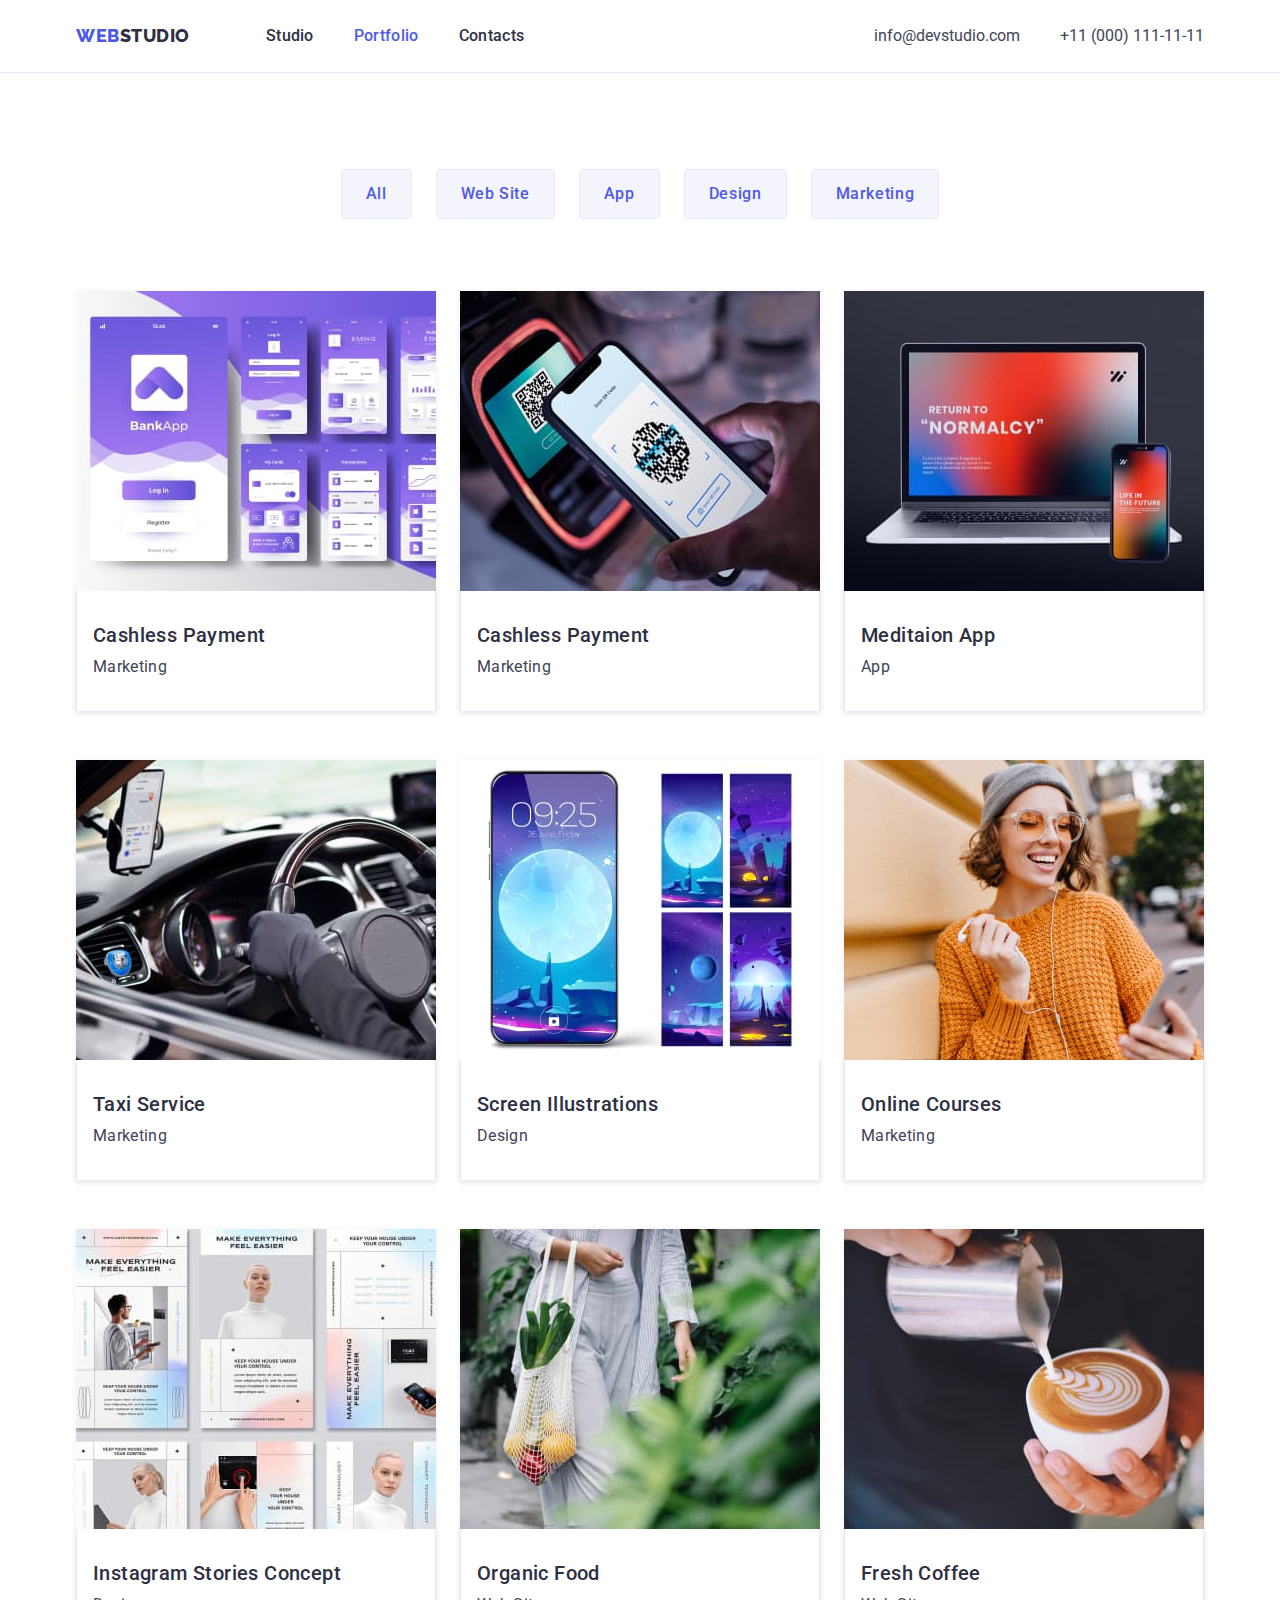
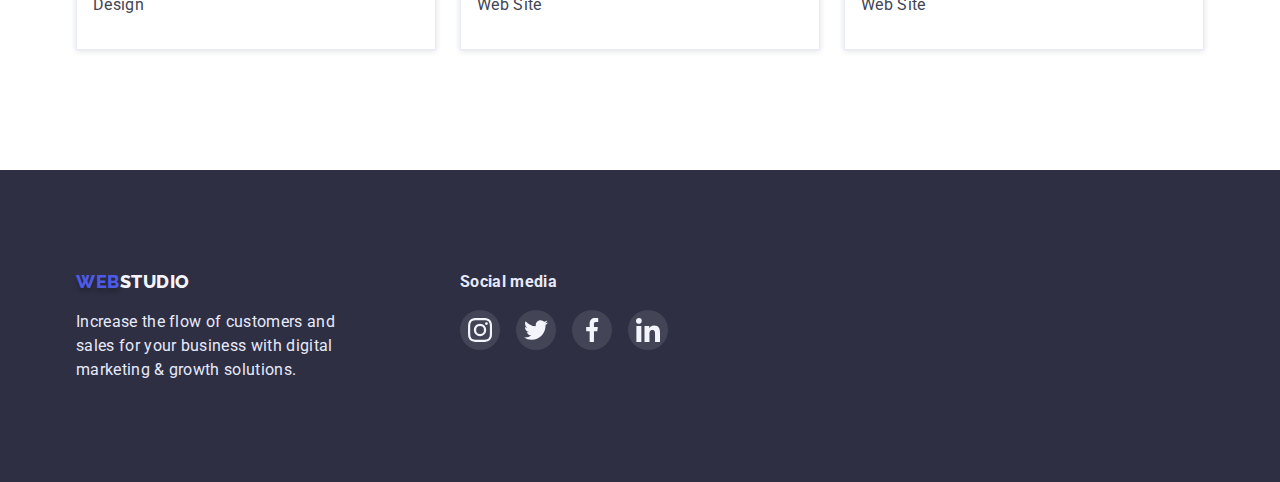
==== portfolio.html @ d2934689 "Initial commit" ====
<!DOCTYPE html>
<html lang="en">
  <head>
    <meta charset="UTF-8" />
    <meta http-equiv="X-UA-Compatible" content="IE=edge" />
    <meta name="viewport" content="width=device-width, initial-scale=1.0" />
    <title>Portfolio</title>
    <link rel="preconnect" href="https://fonts.googleapis.com" />
    <link rel="preconnect" href="https://fonts.gstatic.com" crossorigin />
    <link
      href="https://fonts.googleapis.com/css2?family=Raleway:wght@800&family=Roboto:wght@400;500;700;900&display=swap"
      rel="stylesheet"
    />
    <link
      rel="stylesheet"
      href="https://cdn.jsdelivr.net/npm/modern-normalize@1.1.0/modern-normalize.min.css"
    />
    <link rel="stylesheet" href="./css/styles.css" />
  </head>
  <body>
    <!-- ================= HEADER ================= -->

    <header class="header">
      <div class="container page-header-container">
        <nav class="navigation">
          <a class="logo link" href="./index.html">
            <span class="logo-first">Web</span>Studio
          </a>
          <ul class="menu list">
            <li>
              <a class="menu-iteam link" href="./index.html">Studio </a>
            </li>
            <li>
              <a class="menu-iteam link current" href="./portfolio.html"
                >Portfolio
              </a>
            </li>
            <li>
              <a class="menu-iteam link" href="">Contacts </a>
            </li>
          </ul>
        </nav>
        <address>
          <ul class="contacts list">
            <li>
              <a class="contact-iteam link" href="mailto:info@devstudio.com"
                >info@devstudio.com
              </a>
            </li>
            <li>
              <a class="contact-iteam link" href="tel:+110001111111"
                >+11 (000) 111-11-11
              </a>
            </li>
          </ul>
        </address>
      </div>
    </header>

    <main>
      <!-- =============== PORTFOLIO ============== -->

      <section class="section-portfolio">
        <div class="container">
          <h1 class="visually-hidden">Portfolio</h1>
          <ul class="filter-buttons list">
            <li><button class="filter-button" type="button">All</button></li>
            <li>
              <button class="filter-button" type="button">Web Site</button>
            </li>
            <li><button class="filter-button" type="button">App</button></li>
            <li><button class="filter-button" type="button">Design</button></li>
            <li>
              <button class="filter-button" type="button">Marketing</button>
            </li>
          </ul>

          <ul class="portfolio-iteams list">
            <li class="portfolio-iteam">
              <a class="portfolio-iteam-link link" href="">
                <img
                  class="portfolio-iteam-img"
                  src="./images/portfolio/bank-app.jpg"
                  alt="bank app on the phone"
                  max-width="360"
                />
                <div class="portfolio-card-content">
                  <h2 class="subtitle">Cashless Payment</h2>
                  <p class="text">Marketing</p>
                </div>
              </a>
            </li>
            <li class="portfolio-iteam">
              <a class="portfolio-iteam-link link" href="">
                <img
                  class="portfolio-iteam-img"
                  src="./images/portfolio/cashless-payment.jpg"
                  alt="payment using the app on the phone"
                  max-width="360"
                />
                <div class="portfolio-card-content">
                  <h2 class="subtitle">Cashless Payment</h2>
                  <p class="text">Marketing</p>
                </div>
              </a>
            </li>
            <li class="portfolio-iteam">
              <a class="portfolio-iteam-link link" href="">
                <img
                  src="./images/portfolio/meditaion-app.jpg"
                  alt="leptop and smarthpone with meditaion app"
                  max-width="360"
                />
                <div class="portfolio-card-content">
                  <h2 class="subtitle">Meditaion App</h2>
                  <p class="text">App</p>
                </div>
              </a>
            </li>
            <li class="portfolio-iteam">
              <a class="portfolio-iteam-link link" href="">
                <img
                  src="./images/portfolio/taxi-service.jpg"
                  alt="driver in car"
                  max-width="360"
                />
                <div class="portfolio-card-content">
                  <h2 class="subtitle">Taxi Service</h2>
                  <p class="text">Marketing</p>
                </div>
              </a>
            </li>
            <li class="portfolio-iteam">
              <a class="portfolio-iteam-link link" href="">
                <img
                  src="./images/portfolio/screen-illustrations.jpg"
                  alt="smarthpone screen with different themes"
                  max-width="360"
                />
                <div class="portfolio-card-content">
                  <h2 class="subtitle">Screen Illustrations</h2>
                  <p class="text">Design</p>
                </div>
              </a>
            </li>
            <li class="portfolio-iteam">
              <a class="portfolio-iteam-link link" href="">
                <img
                  src="./images/portfolio/online-courses.jpg"
                  alt="young women with smartphone"
                  max-width="360"
                />
                <div class="portfolio-card-content">
                  <h2 class="subtitle">Online Courses</h2>
                  <p class="text">Marketing</p>
                </div>
              </a>
            </li>
            <li class="portfolio-iteam">
              <a class="portfolio-iteam-link link" href="">
                <img
                  src="./images/portfolio/instagram-stories-concept.jpg"
                  alt="six page instagram stories"
                  max-width="360"
                />
                <div class="portfolio-card-content">
                  <h2 class="subtitle">Instagram Stories Concept</h2>
                  <p class="text">Design</p>
                </div>
              </a>
            </li>
            <li class="portfolio-iteam">
              <a class="portfolio-iteam-link link" href="">
                <img
                  src="./images/portfolio/organic-food.jpg"
                  alt="bag with vegetables"
                  max-width="360"
                />
                <div class="portfolio-card-content">
                  <h2 class="subtitle">Organic Food</h2>
                  <p class="text">Web Site</p>
                </div>
              </a>
            </li>
            <li class="portfolio-iteam">
              <a class="portfolio-iteam-link link" href="">
                <img
                  src="./images/portfolio/fresh-coffee.jpg"
                  alt="a cup of cofee"
                  max-width="360"
                />
                <div class="portfolio-card-content">
                  <h2 class="subtitle">Fresh Coffee</h2>
                  <p class="text">Web Site</p>
                </div>
              </a>
            </li>
          </ul>
        </div>
      </section>
    </main>

    <!-- =================== FOOTER =================== -->

    <footer class="footer">
      <div class="footer-container container">
        <div class="footer-logo-text">
          <div class="logo-footer">
            <a class="logo link" href="./index.html"
              ><span class="logo-first-dark-bgd">Web</span
              ><span class="logo-second">Studio</span>
            </a>
          </div>
          <p class="footer-text text">
            Increase the flow of customers and sales for your business with
            digital marketing & growth solutions.
          </p>
        </div>
        <div class="">
          <h2 class="footer-text-social text">Social media</h2>
          <ul class="footer-social-lists list">
            <li>
              <a class="footer-social-link link" href="">
                <svg class="footer-social-icon">
                  <use href="./images/icon.svg#icon-instagram"></use>
                </svg>
              </a>
            </li>
            <li>
              <a class="footer-social-link link" href="">
                <svg class="footer-social-icon">
                  <use href="./images/icon.svg#icon-twitter"></use>
                </svg>
              </a>
            </li>
            <li>
              <a class="footer-social-link link" href="">
                <svg class="footer-social-icon">
                  <use href="./images/icon.svg#icon-facebook"></use>
                </svg>
              </a>
            </li>
            <li>
              <a class="footer-social-link link" href="">
                <svg class="footer-social-icon">
                  <use href="./images/icon.svg#icon-linkedin"></use>
                </svg>
              </a>
            </li>
          </ul>
        </div>
      </div>
    </footer>
  </body>
</html>
---- css/styles.css ----
:root {
  --color-headings-dark: #2e2f42;
  --color-headings-light: #ffffff;
  --color-primery: #4d5ae5;
  --color-primery-light: #f4f4fd;
  --color-text-dark: #434455;
  --color-text-light: #e7e9fc;
  --color-dgd-button-active: #404bbf;
  --color-subtitle-text: #8e8f99;
  --color-footer-social-icon-active: #31d0aa;
}

h1,
h2,
h3,
h4,
p {
  margin-top: 0;
  margin-bottom: 0;
}

ul,
ol {
  margin-top: 0;
  margin-bottom: 0;
  padding-left: 0;
}

img {
  display: block;
}

button {
  cursor: pointer;
}

body {
  font-family: 'Roboto', sans-serif;
  color: var(--color-headings-dark);
}

.container {
  width: 1158px;
  margin-left: auto;
  margin-right: auto;
  padding-left: 15px;
  padding-right: 15px;
}

/* =============== COMPONENTS ===============*/

.link {
  text-decoration: none;
}

.list {
  list-style: none;
}

.title {
  font-size: 36px;
  line-height: 1.11;
  letter-spacing: 0.02em;
  text-transform: capitalize;
  color: var(--color-headings-dark);
  text-align: center;

  margin-bottom: 72px;
}

.subtitle {
  font-weight: 500;
  font-size: 20px;
  line-height: 1.2;
  letter-spacing: 0.02em;
  color: var(--color-headings-dark);

  margin-bottom: 8px;
}

.text {
  font-size: 16px;
  line-height: 1.5;
  letter-spacing: 0.02em;
  color: var(--color-text-dark);
}

.section {
  padding-top: 120px;
  padding-bottom: 120px;
}

.section-portfolio {
  padding-top: 96px;
  padding-bottom: 120px;
}

/* =============== /COMPONENTS ===============*/

/* =============== HEADER =============== */

.logo {
  font-family: 'Raleway', sans-serif;
  font-weight: 800;
  font-size: 18px;
  line-height: 1.33;
  letter-spacing: 0.03em;
  color: var(--color-headings-dark);
  text-transform: uppercase;

  margin-right: 76px;
  padding-top: 24px;
  padding-bottom: 24px;
}

.logo-first {
  color: var(--color-primery);
}

.menu-iteam {
  font-family: 'Roboto';
  font-weight: 500;
  font-size: 16px;
  line-height: 1.5;
  letter-spacing: 0.02em;
  color: var(--color-headings-dark);
  padding-top: 24px;
  padding-bottom: 24px;
}

.menu-iteam:hover,
.menu-iteam:focus {
  color: var(--color-primery);
}

.contact-iteam {
  font-style: normal;
  font-size: 16px;
  line-height: 1.5;
  color: var(--color-text-dark);
  padding-top: 24px;
  padding-bottom: 24px;
}

.contact-iteam:hover,
.contact-iteam:focus {
  color: var(--color-primery);
}

.navigation .menu-iteam.current {
  color: var(--color-primery);
}

.page-header-container {
  display: flex;
  align-items: center;
}

.header {
  border-bottom: 1px solid var(--color-text-light);
}

.navigation {
  display: flex;
  align-items: center;
  flex-grow: 1;
}

.menu {
  display: flex;
  gap: 40px;
}

.contacts {
  display: flex;
  align-items: center;
  gap: 40px;
}

/* =============== /HEADER =============== */

/* =============== HERO =============== */

.hero {
  background-color: var(--color-headings-dark);
  padding-top: 188px;
  padding-bottom: 188px;
  text-align: center;
  max-width: 1440px;
  margin: auto;

  background-image: linear-gradient(
      rgba(46, 47, 66, 0.7),
      rgba(46, 47, 66, 0.7)
    ),
    url(../images/hero/people-office.jpg);
  background-repeat: no-repeat;
  background-size: cover;
}

.hero-title {
  font-size: 56px;
  line-height: 1.07;
  letter-spacing: 0.02em;
  color: var(--color-headings-light);

  width: 496px;
  margin: 0 auto 48px;
}

.hero-button {
  font-family: 'Roboto', sans-serif;
  font-weight: 500;
  font-size: 16px;
  line-height: 1.5;
  color: var(--color-headings-light);
  background: var(--color-primery);
  border: var(--color-primery);
  border-radius: 4px;

  padding: 16px 32px;
}

.hero-button:hover,
.hero-button:focus,
.hero-button:active {
  background: var(--color-dgd-button-active);
  border: var(--color-dgd-button-active);
}

/* =============== /HERO =============== */

/* =============== FEATURES =============== */

.visually-hidden {
  position: absolute;
  width: 1px;
  height: 1px;
  margin: -1px;
  border: 0;
  padding: 0;
  white-space: nowrap;
  clip-path: inset(100%);
  clip: rect(0 0 0 0);
  overflow: hidden;
}

.features-list {
  display: flex;
  gap: 24px;
}

.list-icon::before {
  content: '';
  display: block;
  height: 112px;
  background: var(--color-primery-light);
  border-radius: 4px;
  margin-bottom: 8px;
  background-repeat: no-repeat;
  background-position: center;
}

.list-icon:hover::before,
.list-icon:focus::before {
  box-shadow: 0px 4px 4px rgba(0, 0, 0, 0.25);
}

.antenna-icon::before {
  background-image: url(../images/features-icon/antenna.svg);
}

.clock-icon::before {
  background-image: url(../images/features-icon/clock.svg);
}

.diagram-icon::before {
  background-image: url(../images/features-icon/diagram.svg);
}

.astronaut-icon::before {
  background-image: url(../images/features-icon/astronaut.svg);
}

/* =============== /FEATURES =============== */

/* =============== WORKS =============== */

.works-section {
  padding-top: 0;
}

.works-list {
  display: flex;
  gap: 24px;
}

/* =============== /WORKS =============== */

/* =============== TEAM =============== */

.team {
  background-color: var(--color-primery-light);
}

.team-item {
  background-color: var(--color-headings-light);
  box-shadow: 0px 1px 6px rgba(46, 47, 66, 0.08),
    0px 1px 1px rgba(46, 47, 66, 0.16), 0px 2px 1px rgba(46, 47, 66, 0.08);
  border-radius: 0px 0px 4px 4px;
  flex-basis: calc((100% - 3 * 24px) / 4);
}

.team-items {
  display: flex;
  flex-wrap: wrap;
  gap: 24px;
  text-align: center;
}

.team-card-content {
  padding-top: 32px;
  padding-bottom: 32px;
}

.team-text {
  margin-bottom: 8px;
}

.social-list {
  display: flex;
  justify-content: center;
  gap: 24px;
}

.social-link {
  display: flex;
  justify-content: center;
  align-items: center;
  width: 40px;
  height: 40px;
  background-color: var(--color-primery);
  border-radius: 50%;
  background-position: center;
}

.social-link:hover,
.social-link:focus {
  background-color: var(--color-dgd-button-active);
}

.social-icon {
  width: 16px;
  height: 16px;
  fill: var(--color-primery-light);
}

/* =============== /TEAM =============== */

/* =============== CUSTOMERS =============== */

.customers-section {
  padding-top: 130px;
}

.customers-list {
  display: flex;
  text-align: center;
  justify-content: space-between;
}

.customers-list-icon {
  display: flex;
  gap: 24px;
  justify-content: space-between;
  flex-basis: calc((100% - 5 * 24px) / 6);
}

.customers-icon-link {
  display: flex;
  width: 168px;
  height: 88px;
  justify-content: center;
  align-items: center;
  border: 1px solid var(--color-subtitle-text);
  border-radius: 4px;
}

.customers-icon-link:hover,
.customers-icon-link:focus {
  border: 1px solid var(--color-dgd-button-active);
}

.customers-icon {
  width: 104px;
  height: 56px;
  fill: var(--color-subtitle-text);
}

.customers-list-icon:hover .customers-icon,
.customers-list-icon:focus .customers-icon {
  fill: var(--color-dgd-button-active);
}

/* =============== /CUSTOMERS =============== */

/* =============== FOOTER =============== */

.footer {
  background-color: var(--color-headings-dark);
  padding-top: 100px;
  padding-bottom: 100px;
}

.logo-first-dark-bgd {
  color: var(--color-primery);
  text-shadow: 0px 4px 4px rgba(0, 0, 0, 0.25);
}

.logo-second {
  color: var(--color-primery-light);
}

.logo-footer {
  display: inline-block;
  margin: 0 0 16px;
  padding: 0;
}

.footer-text {
  color: var(--color-text-light);
  width: 264px;
}

.footer-container {
  display: flex;
  gap: 120px;
}

.footer-text-social {
  color: var(--color-text-light);
  margin-bottom: 16px;
}

.footer-social-lists {
  display: flex;
  gap: 16px;
}

.footer-social-link {
  display: flex;
  width: 40px;
  height: 40px;
  justify-content: center;
  align-items: center;
  background: rgba(255, 255, 255, 0.1);
  border-radius: 50%;
}

.footer-social-link:hover,
.footer-social-link:focus {
  background: var(--color-footer-social-icon-active);
}

.footer-social-icon {
  width: 24px;
  height: 24px;
  fill: var(--color-primery-light);
}

/* =============== /FOOTER =============== */

/* =============== PORTFOLIO =============== */
.filter-button {
  font-family: 'Roboto', sans-serif;
  font-weight: 500;
  font-size: 16px;
  line-height: 1.5;
  letter-spacing: 0.04em;
  background: var(--color-primery-light);
  border: 1px solid var(--color-text-light);
  border-radius: 4px;
  color: var(--color-primery);

  padding: 12px 24px;
}

.filter-button:hover,
.filter-button:focus,
.filter-button:active {
  background: var(--color-dgd-button-active);
  border: 1px solid var(--color-dgd-button-active);
  border-radius: 4px;
  color: var(--color-headings-light);
  box-shadow: 0px 3px 1px rgba(0, 0, 0, 0.1), 0px 2px 1px rgba(0, 0, 0, 0.08),
    0px 2px 2px rgba(0, 0, 0, 0.12);
}

.filter-buttons {
  display: flex;
  justify-content: center;
  gap: 24px;
  margin-bottom: 72px;
}

.portfolio-iteams {
  display: flex;
  flex-wrap: wrap;
  row-gap: 48px;
  column-gap: 24px;
  text-align: center;
}

.portfolio-card-content {
  padding-top: 32px;
  padding-bottom: 32px;
  padding-left: 16px;

  border: 1px solid var(--color-text-light);
  border-top: none;
  box-shadow: 0px 1px 6px rgba(46, 47, 66, 0.08);
}

.portfolio-iteam:hover,
.portfolio-iteam:focus {
  box-shadow: 0px 1px 6px rgba(46, 47, 66, 0.08),
    0px 1px 1px rgba(46, 47, 66, 0.16), 0px 2px 1px rgba(46, 47, 66, 0.08);
}

.portfolio-iteam {
  display: flex;
  text-align: start;
  box-shadow: 0px 1px 6px rgba(46, 47, 66, 0.08);
  flex-basis: calc((100% - 2 * 24px) / 3);
}

/* =============== /PORTFOLIO =============== */
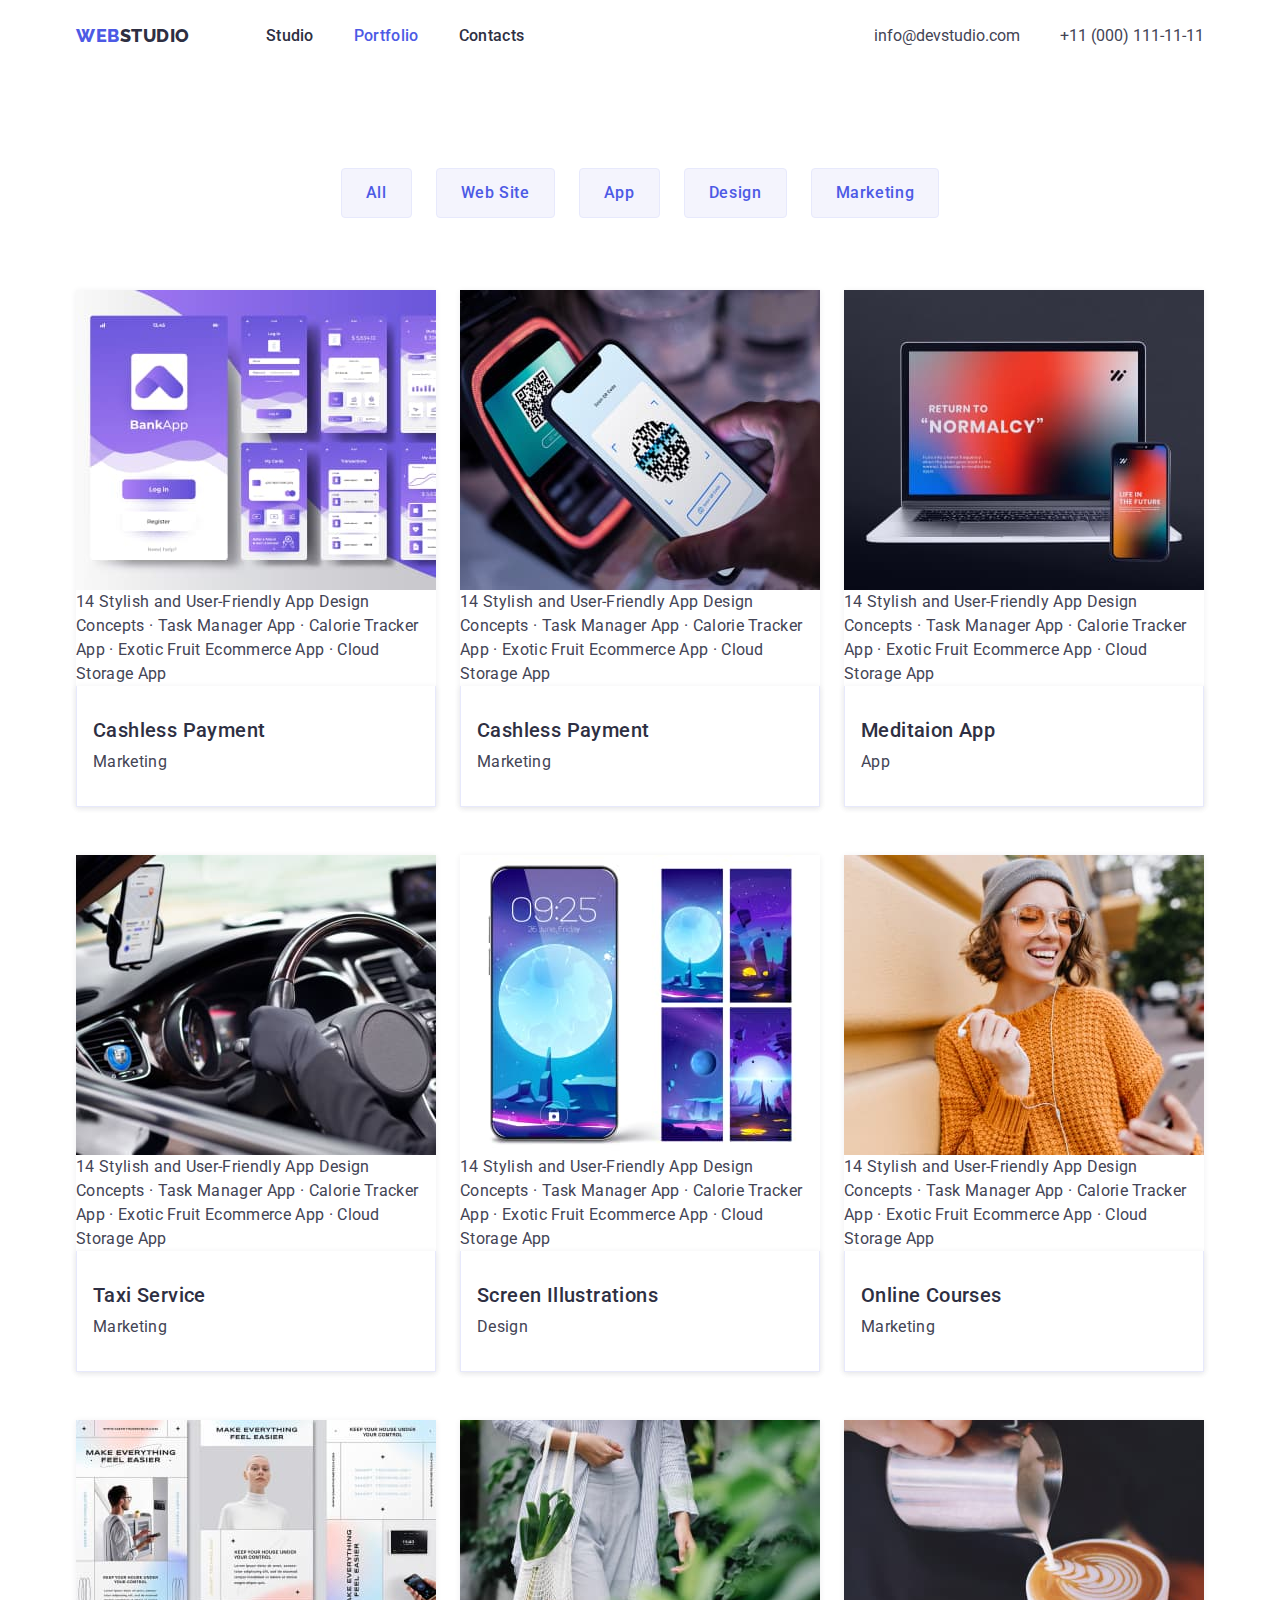
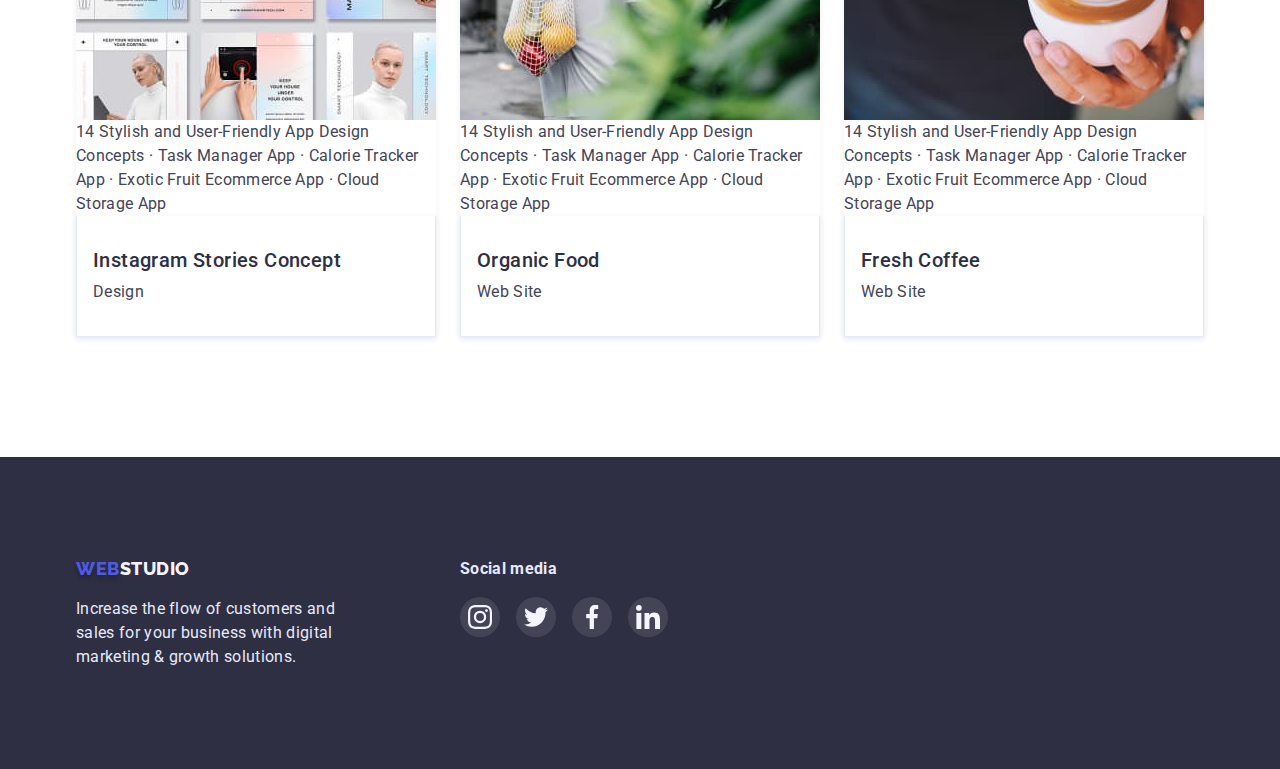
==== commit 1ba82de9: "Добавлен оверлей на карточки" ====
--- a/portfolio.html
+++ b/portfolio.html
@@ -20,7 +20,7 @@
   <body>
     <!-- ================= HEADER ================= -->
 
-    <header class="header">
+    <header class="page-header">
       <div class="container page-header-container">
         <nav class="navigation">
           <a class="logo link" href="./index.html">
@@ -78,12 +78,21 @@
           <ul class="portfolio-iteams list">
             <li class="portfolio-iteam">
               <a class="portfolio-iteam-link link" href="">
-                <img
-                  class="portfolio-iteam-img"
-                  src="./images/portfolio/bank-app.jpg"
-                  alt="bank app on the phone"
-                  max-width="360"
-                />
+                <div class="portfolio-overlay-card">
+                  <img
+                    class="portfolio-iteam-img"
+                    src="./images/portfolio/bank-app.jpg"
+                    alt="bank app on the phone"
+                    max-width="360"
+                  />
+                  <div class="portfolio-overlay">
+                    <p class="portfolio-overlay-text text">
+                      14 Stylish and User-Friendly App Design Concepts · Task
+                      Manager App · Calorie Tracker App · Exotic Fruit Ecommerce
+                      App · Cloud Storage App
+                    </p>
+                  </div>
+                </div>
                 <div class="portfolio-card-content">
                   <h2 class="subtitle">Cashless Payment</h2>
                   <p class="text">Marketing</p>
@@ -92,12 +101,22 @@
             </li>
             <li class="portfolio-iteam">
               <a class="portfolio-iteam-link link" href="">
-                <img
-                  class="portfolio-iteam-img"
-                  src="./images/portfolio/cashless-payment.jpg"
-                  alt="payment using the app on the phone"
-                  max-width="360"
-                />
+                <div class="portfolio-overlay-card">
+                  <img
+                    class="portfolio-iteam-img"
+                    src="./images/portfolio/cashless-payment.jpg"
+                    alt="payment using the app on the phone"
+                    max-width="360"
+                  />
+                  <div class="portfolio-overlay">
+                    <p class="portfolio-overlay-text text">
+                      14 Stylish and User-Friendly App Design Concepts · Task
+                      Manager App · Calorie Tracker App · Exotic Fruit Ecommerce
+                      App · Cloud Storage App
+                    </p>
+                  </div>
+                </div>
+
                 <div class="portfolio-card-content">
                   <h2 class="subtitle">Cashless Payment</h2>
                   <p class="text">Marketing</p>
@@ -106,11 +125,21 @@
             </li>
             <li class="portfolio-iteam">
               <a class="portfolio-iteam-link link" href="">
-                <img
-                  src="./images/portfolio/meditaion-app.jpg"
-                  alt="leptop and smarthpone with meditaion app"
-                  max-width="360"
-                />
+                <div class="portfolio-overlay-card">
+                  <img
+                    src="./images/portfolio/meditaion-app.jpg"
+                    alt="leptop and smarthpone with meditaion app"
+                    max-width="360"
+                  />
+                  <div class="portfolio-overlay">
+                    <p class="portfolio-overlay-text text">
+                      14 Stylish and User-Friendly App Design Concepts · Task
+                      Manager App · Calorie Tracker App · Exotic Fruit Ecommerce
+                      App · Cloud Storage App
+                    </p>
+                  </div>
+                </div>
+
                 <div class="portfolio-card-content">
                   <h2 class="subtitle">Meditaion App</h2>
                   <p class="text">App</p>
@@ -119,11 +148,21 @@
             </li>
             <li class="portfolio-iteam">
               <a class="portfolio-iteam-link link" href="">
-                <img
-                  src="./images/portfolio/taxi-service.jpg"
-                  alt="driver in car"
-                  max-width="360"
-                />
+                <div class="portfolio-overlay-card">
+                  <img
+                    src="./images/portfolio/taxi-service.jpg"
+                    alt="driver in car"
+                    max-width="360"
+                  />
+                  <div class="portfolio-overlay">
+                    <p class="portfolio-overlay-text text">
+                      14 Stylish and User-Friendly App Design Concepts · Task
+                      Manager App · Calorie Tracker App · Exotic Fruit Ecommerce
+                      App · Cloud Storage App
+                    </p>
+                  </div>
+                </div>
+
                 <div class="portfolio-card-content">
                   <h2 class="subtitle">Taxi Service</h2>
                   <p class="text">Marketing</p>
@@ -132,11 +171,21 @@
             </li>
             <li class="portfolio-iteam">
               <a class="portfolio-iteam-link link" href="">
-                <img
-                  src="./images/portfolio/screen-illustrations.jpg"
-                  alt="smarthpone screen with different themes"
-                  max-width="360"
-                />
+                <div class="portfolio-overlay-card">
+                  <img
+                    src="./images/portfolio/screen-illustrations.jpg"
+                    alt="smarthpone screen with different themes"
+                    max-width="360"
+                  />
+                  <div class="portfolio-overlay">
+                    <p class="portfolio-overlay-text text">
+                      14 Stylish and User-Friendly App Design Concepts · Task
+                      Manager App · Calorie Tracker App · Exotic Fruit Ecommerce
+                      App · Cloud Storage App
+                    </p>
+                  </div>
+                </div>
+
                 <div class="portfolio-card-content">
                   <h2 class="subtitle">Screen Illustrations</h2>
                   <p class="text">Design</p>
@@ -145,11 +194,21 @@
             </li>
             <li class="portfolio-iteam">
               <a class="portfolio-iteam-link link" href="">
-                <img
-                  src="./images/portfolio/online-courses.jpg"
-                  alt="young women with smartphone"
-                  max-width="360"
-                />
+                <div class="portfolio-overlay-card">
+                  <img
+                    src="./images/portfolio/online-courses.jpg"
+                    alt="young women with smartphone"
+                    max-width="360"
+                  />
+                  <div class="portfolio-overlay">
+                    <p class="portfolio-overlay-text text">
+                      14 Stylish and User-Friendly App Design Concepts · Task
+                      Manager App · Calorie Tracker App · Exotic Fruit Ecommerce
+                      App · Cloud Storage App
+                    </p>
+                  </div>
+                </div>
+
                 <div class="portfolio-card-content">
                   <h2 class="subtitle">Online Courses</h2>
                   <p class="text">Marketing</p>
@@ -158,11 +217,21 @@
             </li>
             <li class="portfolio-iteam">
               <a class="portfolio-iteam-link link" href="">
-                <img
-                  src="./images/portfolio/instagram-stories-concept.jpg"
-                  alt="six page instagram stories"
-                  max-width="360"
-                />
+                <div class="portfolio-overlay-card">
+                  <img
+                    src="./images/portfolio/instagram-stories-concept.jpg"
+                    alt="six page instagram stories"
+                    max-width="360"
+                  />
+                  <div class="portfolio-overlay">
+                    <p class="portfolio-overlay-text text">
+                      14 Stylish and User-Friendly App Design Concepts · Task
+                      Manager App · Calorie Tracker App · Exotic Fruit Ecommerce
+                      App · Cloud Storage App
+                    </p>
+                  </div>
+                </div>
+
                 <div class="portfolio-card-content">
                   <h2 class="subtitle">Instagram Stories Concept</h2>
                   <p class="text">Design</p>
@@ -171,11 +240,21 @@
             </li>
             <li class="portfolio-iteam">
               <a class="portfolio-iteam-link link" href="">
-                <img
-                  src="./images/portfolio/organic-food.jpg"
-                  alt="bag with vegetables"
-                  max-width="360"
-                />
+                <div class="portfolio-overlay-card">
+                  <img
+                    src="./images/portfolio/organic-food.jpg"
+                    alt="bag with vegetables"
+                    max-width="360"
+                  />
+                  <div class="portfolio-overlay">
+                    <p class="portfolio-overlay-text text">
+                      14 Stylish and User-Friendly App Design Concepts · Task
+                      Manager App · Calorie Tracker App · Exotic Fruit Ecommerce
+                      App · Cloud Storage App
+                    </p>
+                  </div>
+                </div>
+
                 <div class="portfolio-card-content">
                   <h2 class="subtitle">Organic Food</h2>
                   <p class="text">Web Site</p>
@@ -184,11 +263,21 @@
             </li>
             <li class="portfolio-iteam">
               <a class="portfolio-iteam-link link" href="">
-                <img
-                  src="./images/portfolio/fresh-coffee.jpg"
-                  alt="a cup of cofee"
-                  max-width="360"
-                />
+                <div class="portfolio-overlay-card">
+                  <img
+                    src="./images/portfolio/fresh-coffee.jpg"
+                    alt="a cup of cofee"
+                    max-width="360"
+                  />
+                  <div class="portfolio-overlay">
+                    <p class="portfolio-overlay-text text">
+                      14 Stylish and User-Friendly App Design Concepts · Task
+                      Manager App · Calorie Tracker App · Exotic Fruit Ecommerce
+                      App · Cloud Storage App
+                    </p>
+                  </div>
+                </div>
+
                 <div class="portfolio-card-content">
                   <h2 class="subtitle">Fresh Coffee</h2>
                   <p class="text">Web Site</p>
